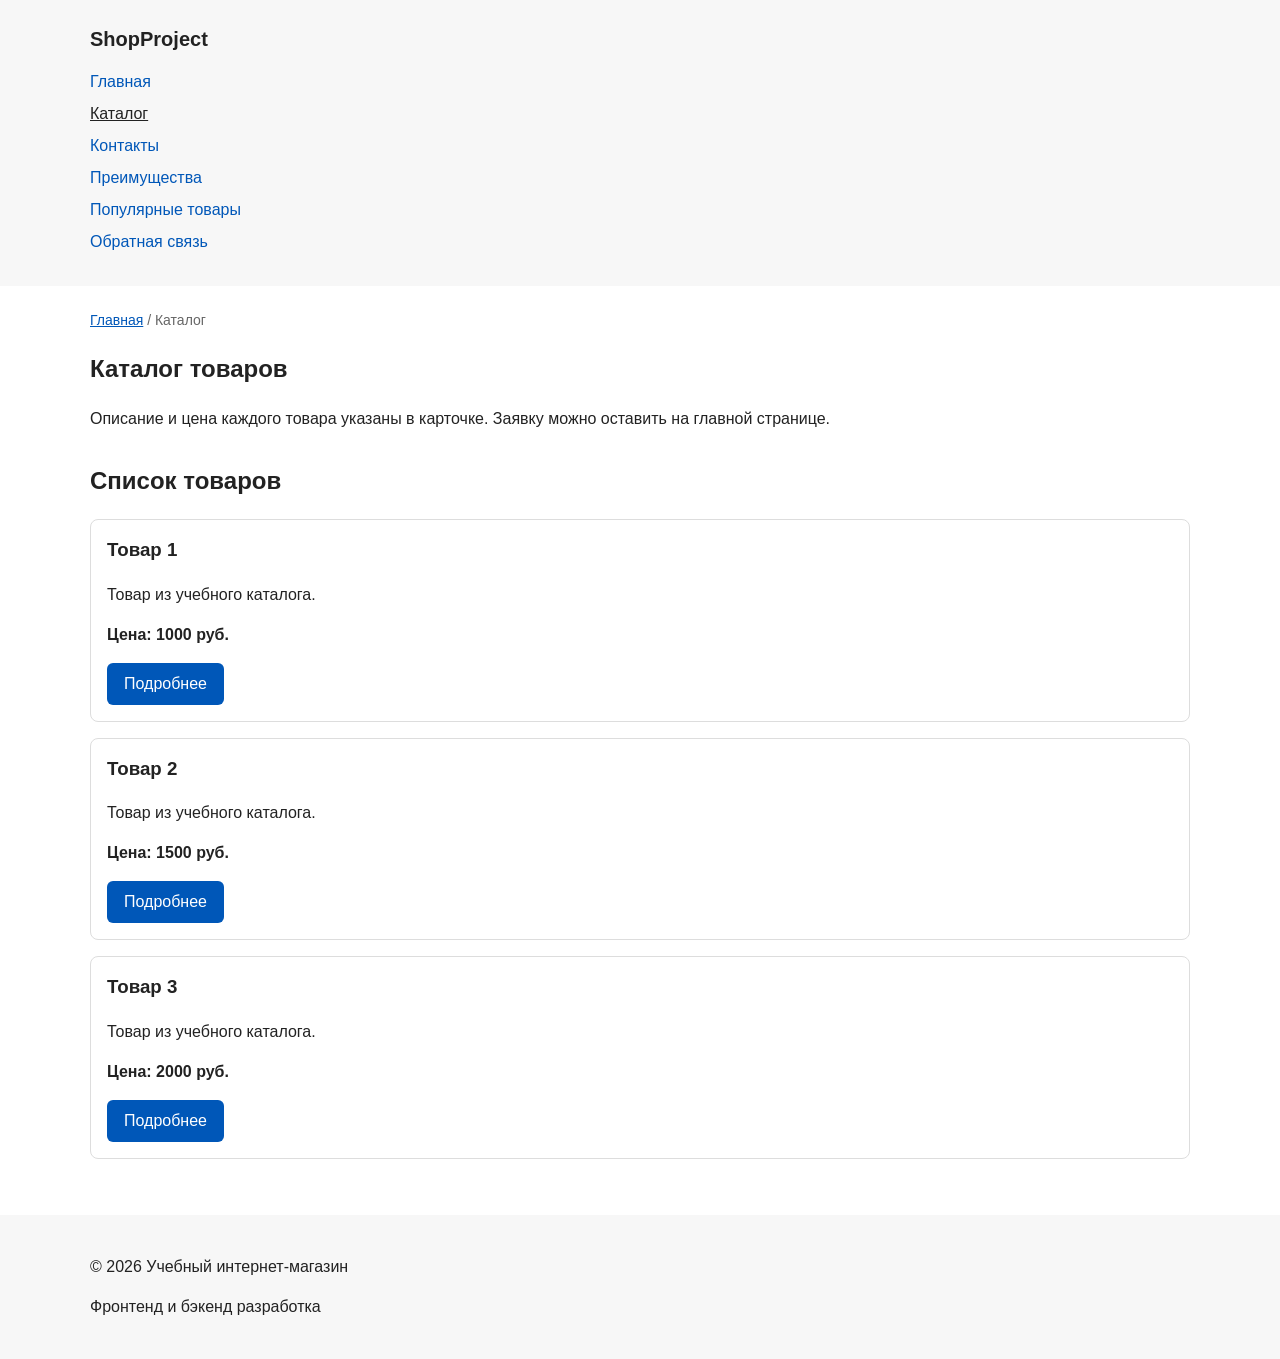
==== catalog.html @ d15fe017 "feat: add multi-page structure navigation and anchors" ====
<!DOCTYPE html>
<html lang="ru">
<head>
  <meta charset="UTF-8">
  <meta name="viewport" content="width=device-width, initial-scale=1.0">
  <meta name="description" content="Каталог учебного магазина: товары, описания и цены.">
  <title>Каталог — Учебный интернет-магазин</title>
  <link rel="stylesheet" href="css/style.css">
</head>
<body>
  <header>
    <div class="site-header">
      <a class="site-logo" href="index.html">ShopProject</a>
      <nav class="site-nav" aria-label="Основная навигация">
        <ul class="site-nav__list">
          <li><a href="index.html">Главная</a></li>
          <li><a href="catalog.html" aria-current="page">Каталог</a></li>
          <li><a href="contacts.html">Контакты</a></li>
          <li><a href="index.html#advantages">Преимущества</a></li>
          <li><a href="index.html#popular">Популярные товары</a></li>
          <li><a href="index.html#contacts">Обратная связь</a></li>
        </ul>
      </nav>
    </div>
  </header>
  <main>
    <nav class="breadcrumbs" aria-label="Хлебные крошки">
      <a href="index.html">Главная</a>
      <span aria-current="page">Каталог</span>
    </nav>
    <section class="section">
      <h1>Каталог товаров</h1>
      <p>Описание и цена каждого товара указаны в карточке. Заявку можно оставить на главной странице.</p>
    </section>
    <section class="section">
      <h2>Список товаров</h2>
        <article class="product-card">
          <h3>Товар 1</h3>
          <p>Товар из учебного каталога.</p>
          <p class="product-price">Цена: 1000 руб.</p>
          <a class="button" href="index.html#product-1">Подробнее</a>
        </article>
        <article class="product-card">
          <h3>Товар 2</h3>
          <p>Товар из учебного каталога.</p>
          <p class="product-price">Цена: 1500 руб.</p>
          <a class="button" href="index.html#product-2">Подробнее</a>
        </article>
        <article class="product-card">
          <h3>Товар 3</h3>
          <p>Товар из учебного каталога.</p>
          <p class="product-price">Цена: 2000 руб.</p>
          <a class="button" href="index.html#product-3">Подробнее</a>
        </article>
    </section>
  </main>
  <footer>
    <div class="footer-inner">
      <p>&copy; 2026 Учебный интернет-магазин</p>
      <p>Фронтенд и бэкенд разработка</p>
    </div>
  </footer>
</body>
</html>
---- css/style.css ----
/* Переменные */
:root {
  --color-bg: #ffffff;
  --color-text: #222222;
  --color-muted: #666666;
  --color-primary: #0057b8;
  --color-primary-dark: #003f86;
  --color-border: #dddddd;
  --color-surface: #f7f7f7;
  --color-accent: #eef5ff;
  --color-danger: #b00020;
  --color-success: #168a2f;
  --color-success-bg: #eefaf0;
  --space-xs: 4px;
  --space-sm: 8px;
  --space-md: 16px;
  --space-lg: 24px;
  --space-xl: 32px;
  --radius-sm: 6px;
  --radius-md: 8px;
  --radius-lg: 12px;
  --container-width: 1100px;
}

/* Базовые стили и элементы страницы */
* {
  box-sizing: border-box;
}

body {
  margin: 0;
  font-family: Arial, sans-serif;
  line-height: 1.5;
  color: var(--color-text);
  background-color: var(--color-bg);
}

header, main, footer {
  padding: var(--space-lg);
}

header, footer {
  background-color: var(--color-surface);
}

.site-header, .footer-inner {
  max-width: var(--container-width);
  margin: 0 auto;
}

.site-logo {
  color: var(--color-text);
  font-size: 20px;
  font-weight: 700;
  text-decoration: none;
}

.site-nav__list {
  margin: var(--space-md) 0 0;
  padding: 0;
  list-style: none;
}

.site-nav__list li {
  margin-bottom: var(--space-sm);
}

.site-nav__list a {
  text-decoration: none;
}

.site-nav__list a:hover {
  text-decoration: underline;
}

a {
  color: var(--color-primary);
}

.button {
  display: inline-block;
  padding: var(--space-sm) var(--space-md);
  border: 1px solid transparent;
  border-radius: var(--radius-sm);
  font: inherit;
  color: var(--color-bg);
  background-color: var(--color-primary);
  text-decoration: none;
  cursor: pointer;
}

.button:hover {
  color: var(--color-bg);
  background-color: var(--color-primary-dark);
}

.hero {
  max-width: var(--container-width);
  margin: 0 auto var(--space-xl);
  padding: var(--space-xl) var(--space-lg);
  border-radius: var(--radius-lg);
  background-color: var(--color-accent);
}

.hero h1 {
  margin: 0 0 var(--space-md);
  font-size: 32px;
  line-height: 1.25;
}

.hero p {
  max-width: 72ch;
  margin-bottom: var(--space-lg);
}

.section {
  max-width: var(--container-width);
  margin: 0 auto var(--space-xl);
}

.section h2, .aside-info h2 {
  margin-top: 0;
}

.product-card {
  margin-bottom: var(--space-md);
  padding: var(--space-md);
  border: 1px solid var(--color-border);
  border-radius: var(--radius-md);
  background-color: var(--color-bg);
}

.product-card h3 {
  margin-top: 0;
}

.product-price {
  font-weight: 700;
}

.aside-info {
  max-width: var(--container-width);
  margin: 0 auto var(--space-xl);
  padding: var(--space-md);
  border-left: 4px solid var(--color-primary);
  background-color: var(--color-surface);
}

/* Форма и модальное окно */
.order-dialog {
  width: min(100% - 32px, 560px);
  max-height: calc(100vh - 32px);
  overflow-y: auto;
  padding: var(--space-lg);
  border: none;
  border-radius: var(--radius-lg);
  color: var(--color-text);
  background-color: var(--color-bg);
}

.order-dialog h2 {
  margin-top: 0;
}

.order-dialog::backdrop {
  background-color: rgb(0 0 0 / 50%);
}

.form-note, .form-field small {
  color: var(--color-muted);
  font-size: 14px;
}

.form-field {
  margin-bottom: var(--space-md);
}

.form-field label {
  display: block;
  margin-bottom: var(--space-xs);
}

.form-field input, .form-field select, .form-field textarea {
  width: 100%;
  padding: var(--space-sm) 12px;
  border: 1px solid var(--color-border);
  border-radius: var(--radius-sm);
  font: inherit;
  color: var(--color-text);
  background-color: var(--color-bg);
}

.form-field textarea {
  resize: vertical;
}

.form-field input[type="checkbox"] {
  width: auto;
}

.form-field--checkbox label {
  display: inline;
}

.form-field small {
  display: block;
  margin-top: var(--space-xs);
}

.form-actions {
  display: flex;
  flex-wrap: wrap;
  gap: 12px;
  margin-top: var(--space-lg);
}

.button-secondary {
  border-color: var(--color-border);
  color: var(--color-text);
  background-color: var(--color-surface);
}

.button-secondary:hover {
  color: var(--color-text);
  background-color: var(--color-accent);
}

.text-button {
  padding: 0;
  border: none;
  font: inherit;
  color: var(--color-primary);
  background: transparent;
  text-decoration: underline;
  cursor: pointer;
}

.success-message {
  padding: var(--space-md);
  border-left: 4px solid var(--color-success);
  background-color: var(--color-success-bg);
}

[aria-invalid="true"] {
  border-color: var(--color-danger);
  outline: 1px solid var(--color-danger);
}

input:focus-visible, select:focus-visible, textarea:focus-visible,
button:focus-visible, a:focus-visible {
  outline: 2px solid var(--color-primary);
  outline-offset: 3px;
}

/* Состояния элементов */
a:hover, .text-button:hover {
  color: var(--color-primary-dark);
}

.button:hover {
  color: var(--color-bg);
}

.button-secondary:hover {
  color: var(--color-text);
}

.product-card:hover,
.form-field input:hover,
.form-field select:hover,
.form-field textarea:hover {
  border-color: var(--color-primary);
}

.button:disabled {
  opacity: 0.6;
  cursor: not-allowed;
}

.form-field [aria-invalid="true"] {
  border-color: var(--color-danger);
}

/* Переходы между страницами и разделами */
html {
  scroll-behavior: smooth;
}

:target {
  outline: 2px dashed var(--color-primary);
  outline-offset: 4px;
}

.breadcrumbs {
  max-width: var(--container-width);
  margin: 0 auto var(--space-md);
  color: var(--color-muted);
  font-size: 14px;
}

.breadcrumbs span::before {
  content: " / ";
}

.site-nav__list [aria-current="page"] {
  color: var(--color-text);
  text-decoration: underline;
}

.contact-list li {
  margin-bottom: var(--space-sm);
}
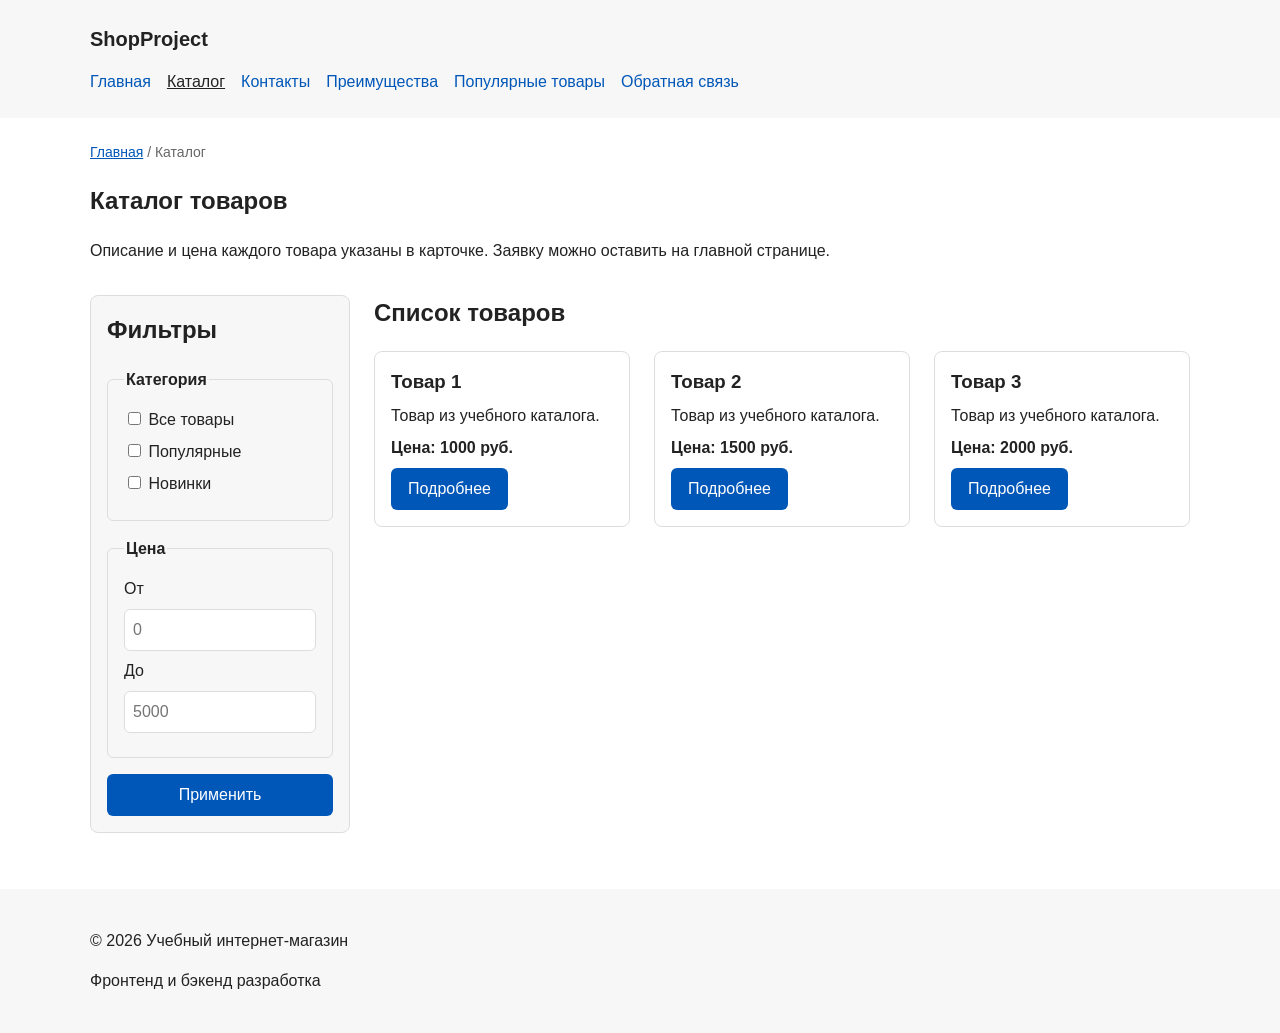
==== commit 989e7e2a: "feat: add flex navigation and grid catalog layout" ====
--- a/catalog.html
+++ b/catalog.html
@@ -32,8 +32,29 @@
       <h1>Каталог товаров</h1>
       <p>Описание и цена каждого товара указаны в карточке. Заявку можно оставить на главной странице.</p>
     </section>
-    <section class="section">
-      <h2>Список товаров</h2>
+    <div class="catalog-layout">
+<aside class="catalog-filters">
+  <h2>Фильтры</h2>
+  <form class="filters-form" action="catalog.html" method="get">
+    <fieldset>
+      <legend>Категория</legend>
+      <label><input type="checkbox" name="category" value="all"> Все товары</label>
+      <label><input type="checkbox" name="category" value="popular"> Популярные</label>
+      <label><input type="checkbox" name="category" value="new"> Новинки</label>
+    </fieldset>
+    <fieldset>
+      <legend>Цена</legend>
+      <label for="price-from">От</label>
+      <input id="price-from" name="price-from" type="number" min="0" placeholder="0">
+      <label for="price-to">До</label>
+      <input id="price-to" name="price-to" type="number" min="0" placeholder="5000">
+    </fieldset>
+    <button class="button" type="submit">Применить</button>
+  </form>
+</aside>
+      <section class="catalog-products">
+        <h2>Список товаров</h2>
+      <div class="products-grid">
         <article class="product-card">
           <h3>Товар 1</h3>
           <p>Товар из учебного каталога.</p>
@@ -52,7 +73,9 @@
           <p class="product-price">Цена: 2000 руб.</p>
           <a class="button" href="index.html#product-3">Подробнее</a>
         </article>
-    </section>
+      </div>
+      </section>
+    </div>
   </main>
   <footer>
     <div class="footer-inner">
--- a/css/style.css
+++ b/css/style.css
@@ -310,3 +310,95 @@
 .contact-list li {
   margin-bottom: var(--space-sm);
 }
+
+/* Раскладка меню, карточек и каталога */
+.site-nav__list {
+  display: flex;
+  flex-wrap: wrap;
+  justify-content: flex-start;
+  align-items: center;
+  gap: var(--space-md);
+}
+
+.site-nav__list li {
+  margin-bottom: 0;
+}
+
+.products-grid {
+  display: grid;
+  grid-template-columns: repeat(auto-fit, minmax(180px, 1fr));
+  gap: var(--space-lg);
+}
+
+.product-card {
+  display: flex;
+  flex-direction: column;
+  gap: var(--space-sm);
+  margin-bottom: 0;
+}
+
+.product-card h3, .product-card p {
+  margin: 0;
+}
+
+.product-card .button {
+  margin-top: auto;
+  align-self: flex-start;
+}
+
+.catalog-layout {
+  display: grid;
+  grid-template-columns: 260px minmax(0, 1fr);
+  grid-template-areas: "filters products";
+  gap: var(--space-lg);
+  max-width: var(--container-width);
+  margin: 0 auto var(--space-xl);
+  align-items: start;
+}
+
+.catalog-filters {
+  grid-area: filters;
+  padding: var(--space-md);
+  border: 1px solid var(--color-border);
+  border-radius: var(--radius-md);
+  background-color: var(--color-surface);
+}
+
+.catalog-products {
+  grid-area: products;
+  min-width: 0;
+}
+
+.catalog-filters h2, .catalog-products h2 {
+  margin-top: 0;
+}
+
+.filters-form {
+  display: grid;
+  gap: var(--space-md);
+}
+
+.filters-form fieldset {
+  margin: 0;
+  padding: var(--space-md);
+  border: 1px solid var(--color-border);
+  border-radius: var(--radius-sm);
+}
+
+.filters-form legend {
+  font-weight: 700;
+}
+
+.filters-form label {
+  display: block;
+  margin-bottom: var(--space-sm);
+}
+
+.filters-form input[type="number"] {
+  width: 100%;
+  margin-bottom: var(--space-sm);
+  padding: var(--space-sm);
+  border: 1px solid var(--color-border);
+  border-radius: var(--radius-sm);
+  font: inherit;
+}
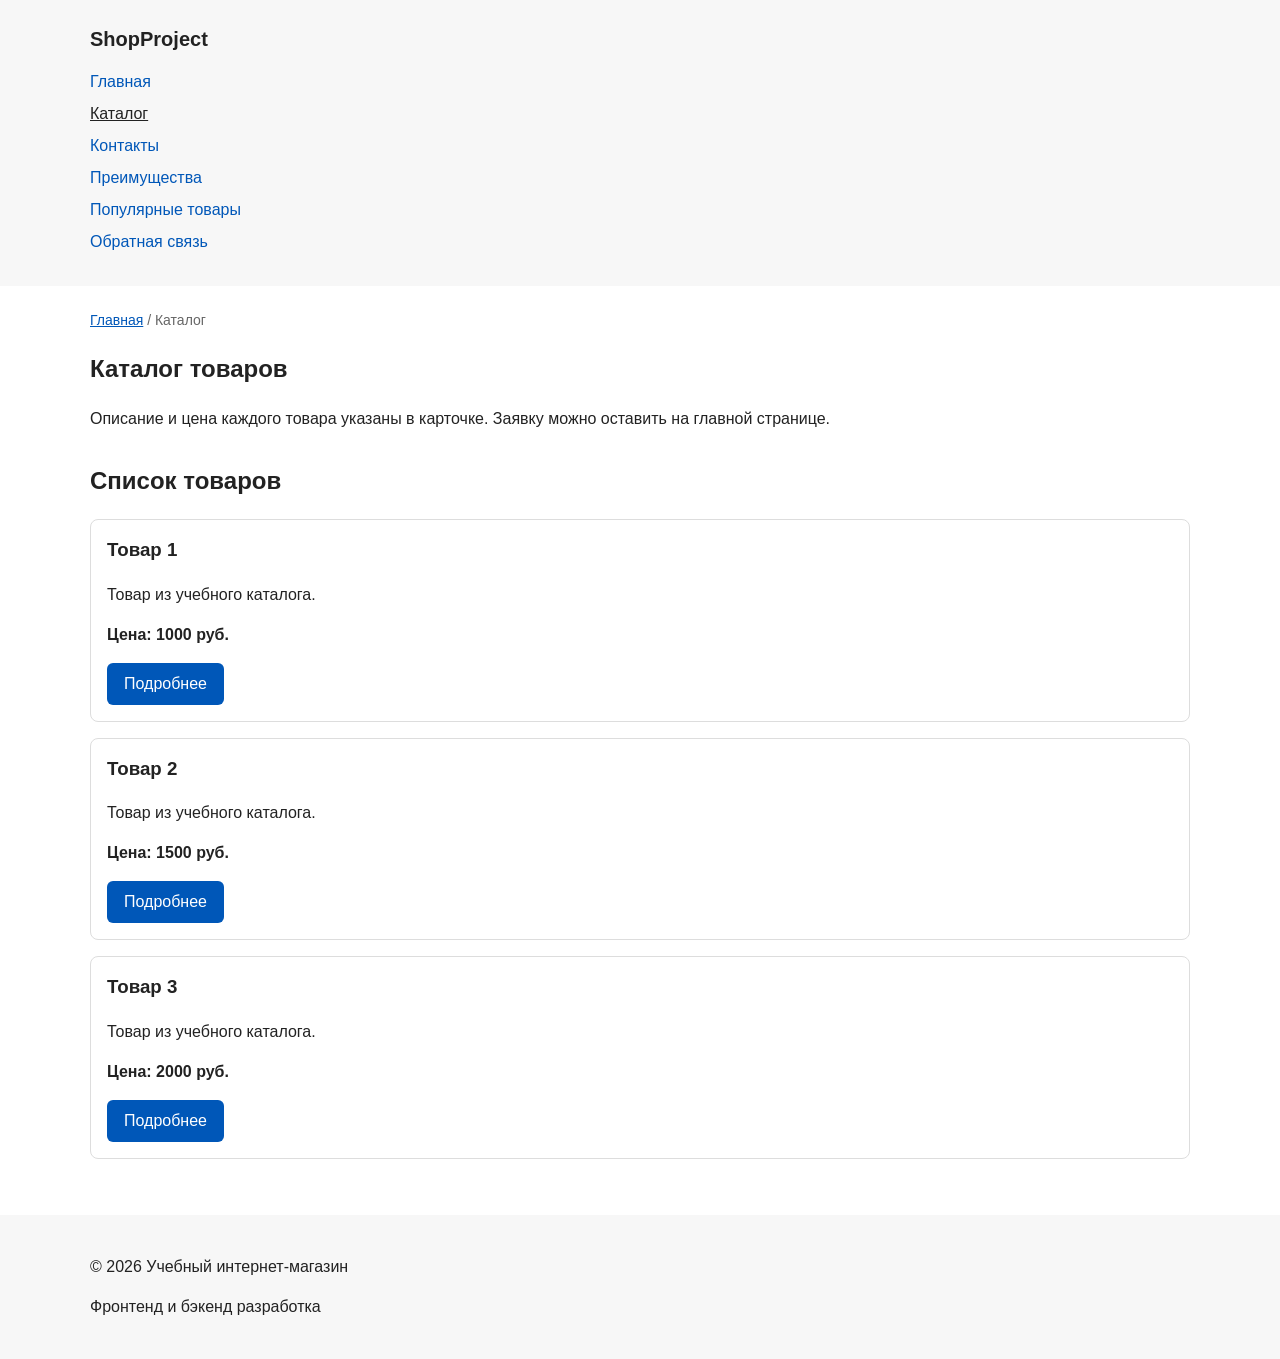
==== commit b88080bb: "Merge pull request #5 from ilmansh/feature/multi-page-navigation" ====
--- a/catalog.html
+++ b/catalog.html
@@ -32,29 +32,8 @@
       <h1>Каталог товаров</h1>
       <p>Описание и цена каждого товара указаны в карточке. Заявку можно оставить на главной странице.</p>
     </section>
-    <div class="catalog-layout">
-<aside class="catalog-filters">
-  <h2>Фильтры</h2>
-  <form class="filters-form" action="catalog.html" method="get">
-    <fieldset>
-      <legend>Категория</legend>
-      <label><input type="checkbox" name="category" value="all"> Все товары</label>
-      <label><input type="checkbox" name="category" value="popular"> Популярные</label>
-      <label><input type="checkbox" name="category" value="new"> Новинки</label>
-    </fieldset>
-    <fieldset>
-      <legend>Цена</legend>
-      <label for="price-from">От</label>
-      <input id="price-from" name="price-from" type="number" min="0" placeholder="0">
-      <label for="price-to">До</label>
-      <input id="price-to" name="price-to" type="number" min="0" placeholder="5000">
-    </fieldset>
-    <button class="button" type="submit">Применить</button>
-  </form>
-</aside>
-      <section class="catalog-products">
-        <h2>Список товаров</h2>
-      <div class="products-grid">
+    <section class="section">
+      <h2>Список товаров</h2>
         <article class="product-card">
           <h3>Товар 1</h3>
           <p>Товар из учебного каталога.</p>
@@ -73,9 +52,7 @@
           <p class="product-price">Цена: 2000 руб.</p>
           <a class="button" href="index.html#product-3">Подробнее</a>
         </article>
-      </div>
-      </section>
-    </div>
+    </section>
   </main>
   <footer>
     <div class="footer-inner">
--- a/css/style.css
+++ b/css/style.css
@@ -310,95 +310,3 @@
 .contact-list li {
   margin-bottom: var(--space-sm);
 }
-
-/* Раскладка меню, карточек и каталога */
-.site-nav__list {
-  display: flex;
-  flex-wrap: wrap;
-  justify-content: flex-start;
-  align-items: center;
-  gap: var(--space-md);
-}
-
-.site-nav__list li {
-  margin-bottom: 0;
-}
-
-.products-grid {
-  display: grid;
-  grid-template-columns: repeat(auto-fit, minmax(180px, 1fr));
-  gap: var(--space-lg);
-}
-
-.product-card {
-  display: flex;
-  flex-direction: column;
-  gap: var(--space-sm);
-  margin-bottom: 0;
-}
-
-.product-card h3, .product-card p {
-  margin: 0;
-}
-
-.product-card .button {
-  margin-top: auto;
-  align-self: flex-start;
-}
-
-.catalog-layout {
-  display: grid;
-  grid-template-columns: 260px minmax(0, 1fr);
-  grid-template-areas: "filters products";
-  gap: var(--space-lg);
-  max-width: var(--container-width);
-  margin: 0 auto var(--space-xl);
-  align-items: start;
-}
-
-.catalog-filters {
-  grid-area: filters;
-  padding: var(--space-md);
-  border: 1px solid var(--color-border);
-  border-radius: var(--radius-md);
-  background-color: var(--color-surface);
-}
-
-.catalog-products {
-  grid-area: products;
-  min-width: 0;
-}
-
-.catalog-filters h2, .catalog-products h2 {
-  margin-top: 0;
-}
-
-.filters-form {
-  display: grid;
-  gap: var(--space-md);
-}
-
-.filters-form fieldset {
-  margin: 0;
-  padding: var(--space-md);
-  border: 1px solid var(--color-border);
-  border-radius: var(--radius-sm);
-}
-
-.filters-form legend {
-  font-weight: 700;
-}
-
-.filters-form label {
-  display: block;
-  margin-bottom: var(--space-sm);
-}
-
-.filters-form input[type="number"] {
-  width: 100%;
-  margin-bottom: var(--space-sm);
-  padding: var(--space-sm);
-  border: 1px solid var(--color-border);
-  border-radius: var(--radius-sm);
-  font: inherit;
-}
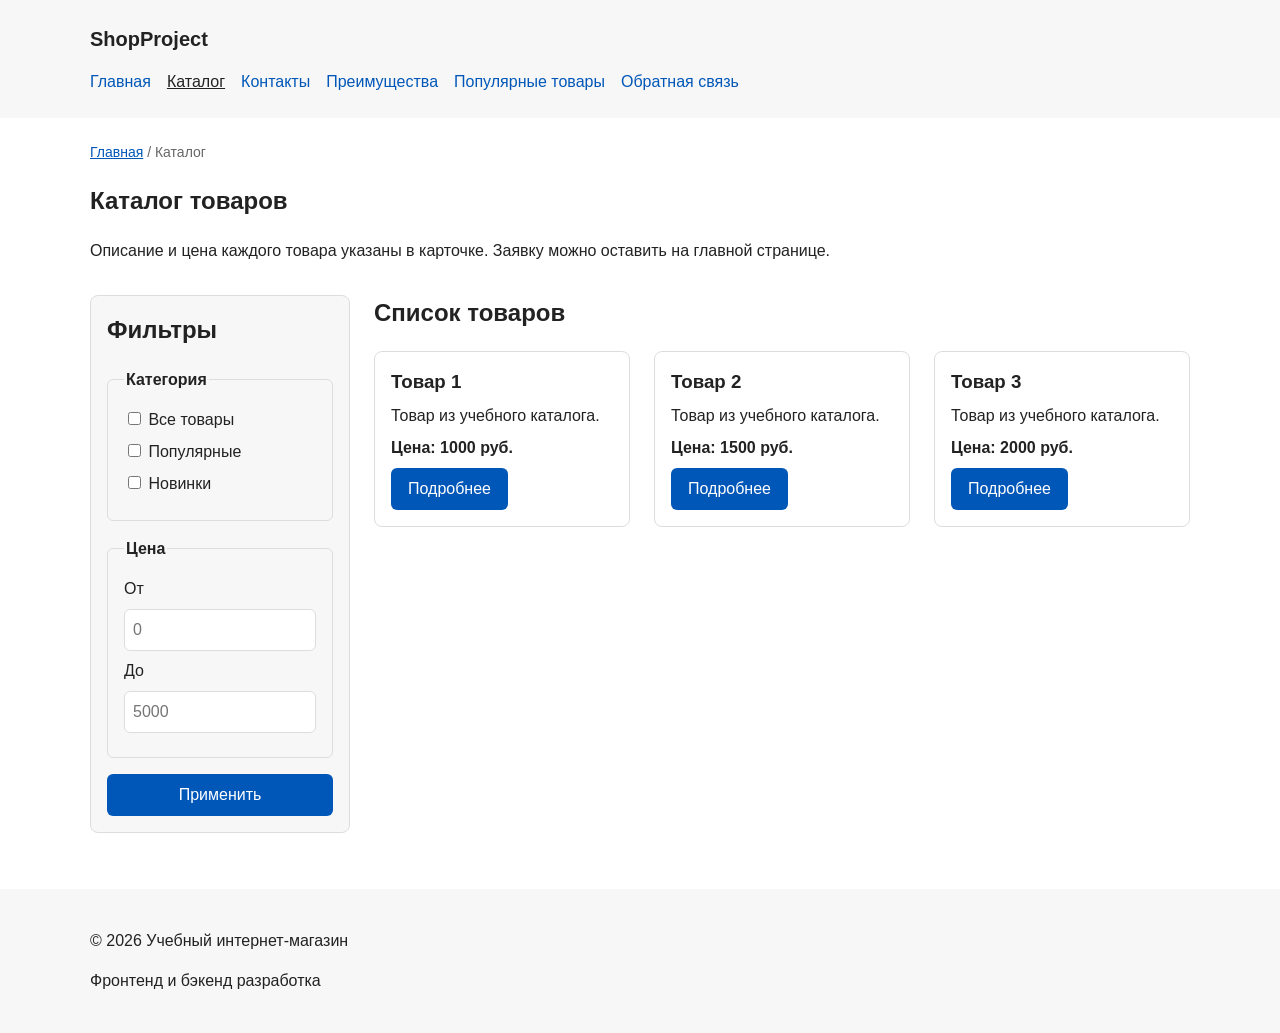
==== commit 094711f9: "Merge pull request #6 from ilmansh/feature/flex-grid-navigation" ====
--- a/catalog.html
+++ b/catalog.html
@@ -32,8 +32,29 @@
       <h1>Каталог товаров</h1>
       <p>Описание и цена каждого товара указаны в карточке. Заявку можно оставить на главной странице.</p>
     </section>
-    <section class="section">
-      <h2>Список товаров</h2>
+    <div class="catalog-layout">
+<aside class="catalog-filters">
+  <h2>Фильтры</h2>
+  <form class="filters-form" action="catalog.html" method="get">
+    <fieldset>
+      <legend>Категория</legend>
+      <label><input type="checkbox" name="category" value="all"> Все товары</label>
+      <label><input type="checkbox" name="category" value="popular"> Популярные</label>
+      <label><input type="checkbox" name="category" value="new"> Новинки</label>
+    </fieldset>
+    <fieldset>
+      <legend>Цена</legend>
+      <label for="price-from">От</label>
+      <input id="price-from" name="price-from" type="number" min="0" placeholder="0">
+      <label for="price-to">До</label>
+      <input id="price-to" name="price-to" type="number" min="0" placeholder="5000">
+    </fieldset>
+    <button class="button" type="submit">Применить</button>
+  </form>
+</aside>
+      <section class="catalog-products">
+        <h2>Список товаров</h2>
+      <div class="products-grid">
         <article class="product-card">
           <h3>Товар 1</h3>
           <p>Товар из учебного каталога.</p>
@@ -52,7 +73,9 @@
           <p class="product-price">Цена: 2000 руб.</p>
           <a class="button" href="index.html#product-3">Подробнее</a>
         </article>
-    </section>
+      </div>
+      </section>
+    </div>
   </main>
   <footer>
     <div class="footer-inner">
--- a/css/style.css
+++ b/css/style.css
@@ -310,3 +310,95 @@
 .contact-list li {
   margin-bottom: var(--space-sm);
 }
+
+/* Раскладка меню, карточек и каталога */
+.site-nav__list {
+  display: flex;
+  flex-wrap: wrap;
+  justify-content: flex-start;
+  align-items: center;
+  gap: var(--space-md);
+}
+
+.site-nav__list li {
+  margin-bottom: 0;
+}
+
+.products-grid {
+  display: grid;
+  grid-template-columns: repeat(auto-fit, minmax(180px, 1fr));
+  gap: var(--space-lg);
+}
+
+.product-card {
+  display: flex;
+  flex-direction: column;
+  gap: var(--space-sm);
+  margin-bottom: 0;
+}
+
+.product-card h3, .product-card p {
+  margin: 0;
+}
+
+.product-card .button {
+  margin-top: auto;
+  align-self: flex-start;
+}
+
+.catalog-layout {
+  display: grid;
+  grid-template-columns: 260px minmax(0, 1fr);
+  grid-template-areas: "filters products";
+  gap: var(--space-lg);
+  max-width: var(--container-width);
+  margin: 0 auto var(--space-xl);
+  align-items: start;
+}
+
+.catalog-filters {
+  grid-area: filters;
+  padding: var(--space-md);
+  border: 1px solid var(--color-border);
+  border-radius: var(--radius-md);
+  background-color: var(--color-surface);
+}
+
+.catalog-products {
+  grid-area: products;
+  min-width: 0;
+}
+
+.catalog-filters h2, .catalog-products h2 {
+  margin-top: 0;
+}
+
+.filters-form {
+  display: grid;
+  gap: var(--space-md);
+}
+
+.filters-form fieldset {
+  margin: 0;
+  padding: var(--space-md);
+  border: 1px solid var(--color-border);
+  border-radius: var(--radius-sm);
+}
+
+.filters-form legend {
+  font-weight: 700;
+}
+
+.filters-form label {
+  display: block;
+  margin-bottom: var(--space-sm);
+}
+
+.filters-form input[type="number"] {
+  width: 100%;
+  margin-bottom: var(--space-sm);
+  padding: var(--space-sm);
+  border: 1px solid var(--color-border);
+  border-radius: var(--radius-sm);
+  font: inherit;
+}
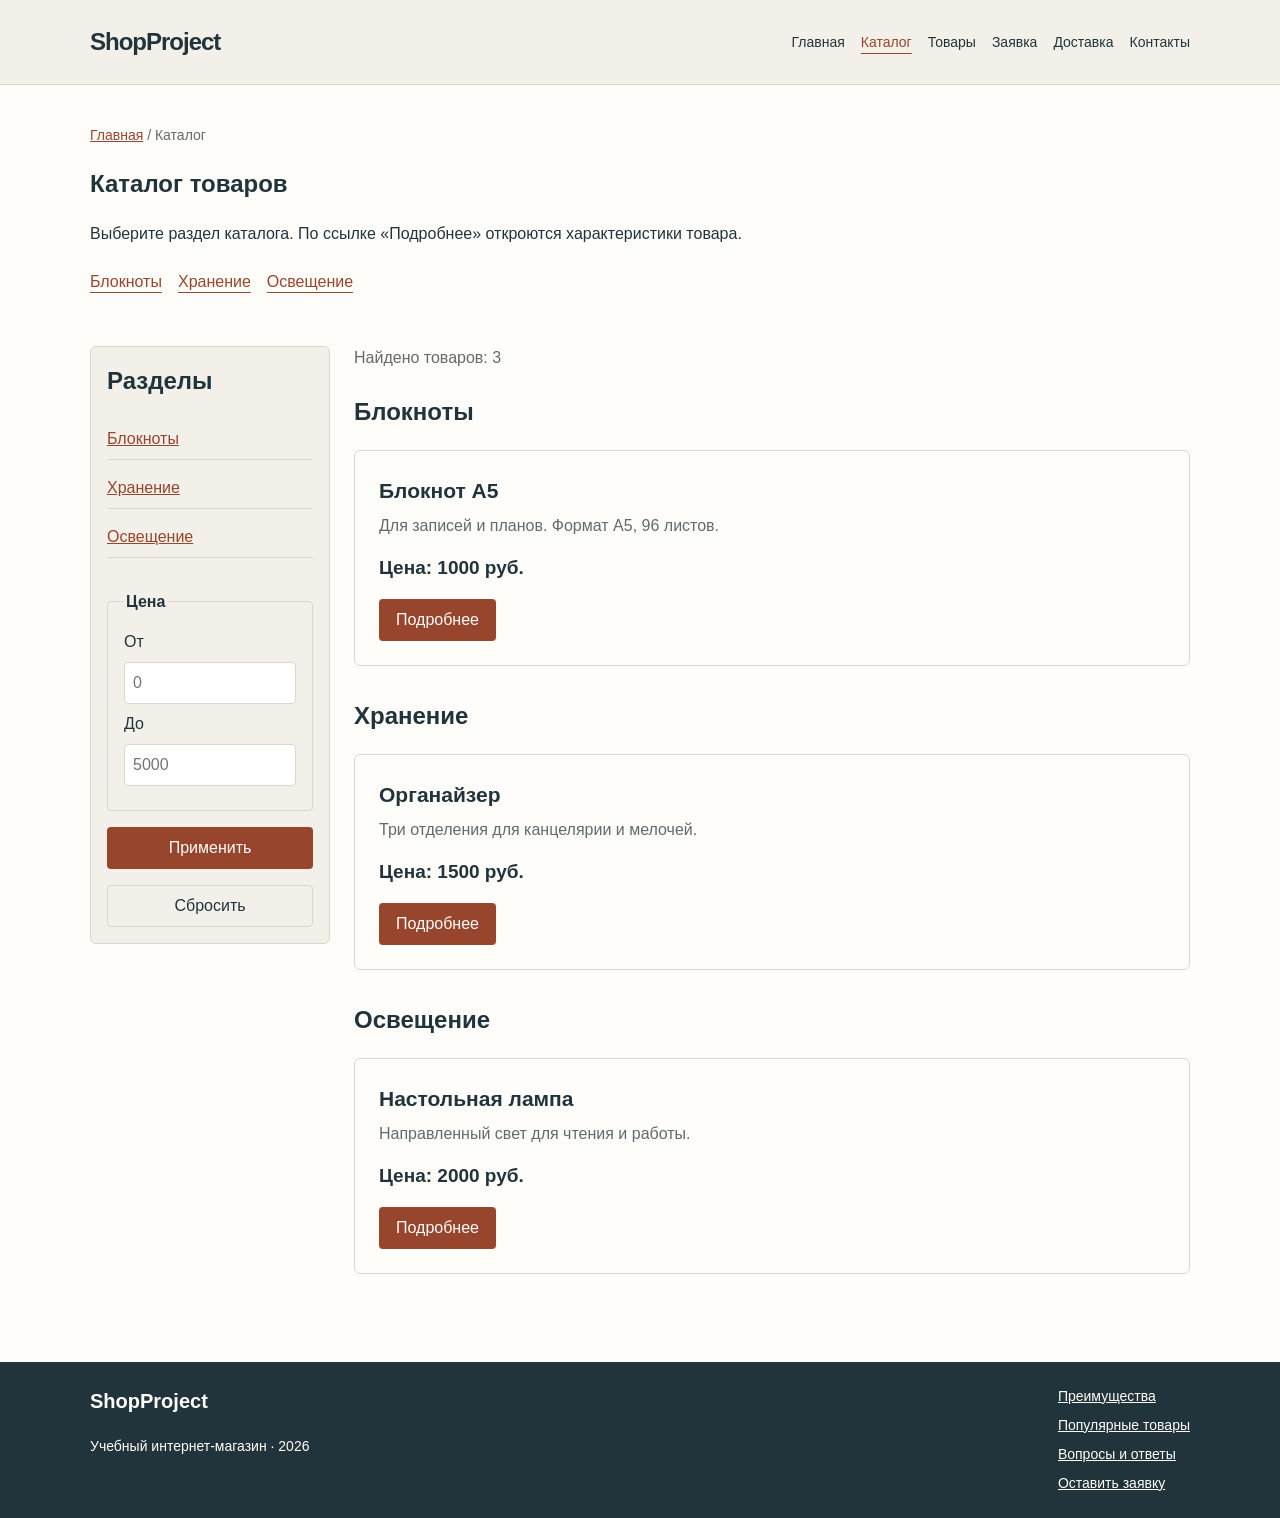
==== commit 4e2b5e34: "feat: connect shop pages and add catalog price filter" ====
--- a/catalog.html
+++ b/catalog.html
@@ -6,81 +6,110 @@
   <meta name="description" content="Каталог учебного магазина: товары, описания и цены.">
   <title>Каталог — Учебный интернет-магазин</title>
   <link rel="stylesheet" href="css/style.css">
+  <script src="js/catalog.js" defer></script>
 </head>
-<body>
-  <header>
-    <div class="site-header">
-      <a class="site-logo" href="index.html">ShopProject</a>
+<body class="page">
+  <header class="site-header">
+    <div class="site-header__inner">
+      <a class="site-header__logo" href="index.html">ShopProject</a>
       <nav class="site-nav" aria-label="Основная навигация">
         <ul class="site-nav__list">
-          <li><a href="index.html">Главная</a></li>
-          <li><a href="catalog.html" aria-current="page">Каталог</a></li>
-          <li><a href="contacts.html">Контакты</a></li>
-          <li><a href="index.html#advantages">Преимущества</a></li>
-          <li><a href="index.html#popular">Популярные товары</a></li>
-          <li><a href="index.html#contacts">Обратная связь</a></li>
+          <li class="site-nav__item"><a class="site-nav__link" href="index.html">Главная</a></li>
+          <li class="site-nav__item"><a class="site-nav__link site-nav__link--active" href="catalog.html" aria-current="page">Каталог</a></li>
+          <li class="site-nav__item"><a class="site-nav__link" href="product.html">Товары</a></li>
+          <li class="site-nav__item"><a class="site-nav__link" href="order.html">Заявка</a></li>
+          <li class="site-nav__item"><a class="site-nav__link" href="delivery.html">Доставка</a></li>
+          <li class="site-nav__item"><a class="site-nav__link" href="contacts.html">Контакты</a></li>
         </ul>
       </nav>
     </div>
   </header>
-  <main>
+  <main class="page__main">
     <nav class="breadcrumbs" aria-label="Хлебные крошки">
-      <a href="index.html">Главная</a>
-      <span aria-current="page">Каталог</span>
+      <a class="breadcrumbs__link" href="index.html">Главная</a>
+      <span class="breadcrumbs__current" aria-current="page">Каталог</span>
     </nav>
     <section class="section">
       <h1>Каталог товаров</h1>
-      <p>Описание и цена каждого товара указаны в карточке. Заявку можно оставить на главной странице.</p>
+      <p>Выберите раздел каталога. По ссылке «Подробнее» откроются характеристики товара.</p>
+
+      <nav class="category-nav" aria-label="Разделы каталога">
+        <a class="category-nav__link" href="#notebook">Блокноты</a>
+        <a class="category-nav__link" href="#organizer">Хранение</a>
+        <a class="category-nav__link" href="#lamp">Освещение</a>
+      </nav>
     </section>
     <div class="catalog-layout">
-<aside class="catalog-filters">
-  <h2>Фильтры</h2>
-  <form class="filters-form" action="catalog.html" method="get">
-    <fieldset>
-      <legend>Категория</legend>
-      <label><input type="checkbox" name="category" value="all"> Все товары</label>
-      <label><input type="checkbox" name="category" value="popular"> Популярные</label>
-      <label><input type="checkbox" name="category" value="new"> Новинки</label>
-    </fieldset>
-    <fieldset>
-      <legend>Цена</legend>
-      <label for="price-from">От</label>
-      <input id="price-from" name="price-from" type="number" min="0" placeholder="0">
-      <label for="price-to">До</label>
-      <input id="price-to" name="price-to" type="number" min="0" placeholder="5000">
-    </fieldset>
-    <button class="button" type="submit">Применить</button>
-  </form>
-</aside>
-      <section class="catalog-products">
-        <h2>Список товаров</h2>
-      <div class="products-grid">
-        <article class="product-card">
-          <h3>Товар 1</h3>
-          <p>Товар из учебного каталога.</p>
-          <p class="product-price">Цена: 1000 руб.</p>
-          <a class="button" href="index.html#product-1">Подробнее</a>
-        </article>
-        <article class="product-card">
-          <h3>Товар 2</h3>
-          <p>Товар из учебного каталога.</p>
-          <p class="product-price">Цена: 1500 руб.</p>
-          <a class="button" href="index.html#product-2">Подробнее</a>
-        </article>
-        <article class="product-card">
-          <h3>Товар 3</h3>
-          <p>Товар из учебного каталога.</p>
-          <p class="product-price">Цена: 2000 руб.</p>
-          <a class="button" href="index.html#product-3">Подробнее</a>
-        </article>
+      <aside class="catalog-filters">
+        <h2 class="catalog-filters__title">Разделы</h2>
+        <nav class="catalog-nav" aria-label="Категории товаров">
+          <a class="catalog-nav__link" href="#notebook">Блокноты</a>
+          <a class="catalog-nav__link" href="#organizer">Хранение</a>
+          <a class="catalog-nav__link" href="#lamp">Освещение</a>
+        </nav>
+        <form class="filters-form" action="catalog.html" method="get">
+          <fieldset class="filters-form__group">
+            <legend class="filters-form__legend">Цена</legend>
+            <label class="filters-form__label" for="price-from">От</label>
+            <input class="filters-form__input" id="price-from" name="price-from" type="number" min="0" placeholder="0">
+            <label class="filters-form__label" for="price-to">До</label>
+            <input class="filters-form__input" id="price-to" name="price-to" type="number" min="0" placeholder="5000">
+          </fieldset>
+          <button class="button button--primary" type="submit">Применить</button>
+          <button class="button button--secondary" type="reset">Сбросить</button>
+        </form>
+      </aside>
+      <div class="catalog-products">
+        <p class="catalog-products__result" id="catalog-result" role="status">Найдено товаров: 3</p>
+        <section class="catalog-section" id="notebook" data-price="1000">
+          <h2 class="catalog-section__title">Блокноты</h2>
+          <div class="products-grid">
+            <article class="product-card">
+              <h3 class="product-card__title">Блокнот А5</h3>
+              <p class="product-card__description">Для записей и планов. Формат А5, 96 листов.</p>
+              <p class="product-card__price">Цена: 1000 руб.</p>
+              <a class="button button--primary product-card__button" href="product.html#notebook">Подробнее</a>
+            </article>
+          </div>
+        </section>
+        <section class="catalog-section" id="organizer" data-price="1500">
+          <h2 class="catalog-section__title">Хранение</h2>
+          <div class="products-grid">
+            <article class="product-card">
+              <h3 class="product-card__title">Органайзер</h3>
+              <p class="product-card__description">Три отделения для канцелярии и мелочей.</p>
+              <p class="product-card__price">Цена: 1500 руб.</p>
+              <a class="button button--primary product-card__button" href="product.html#organizer">Подробнее</a>
+            </article>
+          </div>
+        </section>
+        <section class="catalog-section" id="lamp" data-price="2000">
+          <h2 class="catalog-section__title">Освещение</h2>
+          <div class="products-grid">
+            <article class="product-card">
+              <h3 class="product-card__title">Настольная лампа</h3>
+              <p class="product-card__description">Направленный свет для чтения и работы.</p>
+              <p class="product-card__price">Цена: 2000 руб.</p>
+              <a class="button button--primary product-card__button" href="product.html#lamp">Подробнее</a>
+            </article>
+          </div>
+        </section>
+        <p class="catalog-products__empty" id="catalog-empty" hidden>По этой цене товаров нет. Измените диапазон или сбросьте фильтр.</p>
       </div>
-      </section>
     </div>
   </main>
-  <footer>
-    <div class="footer-inner">
-      <p>&copy; 2026 Учебный интернет-магазин</p>
-      <p>Фронтенд и бэкенд разработка</p>
+  <footer class="site-footer">
+    <div class="site-footer__inner">
+      <div>
+        <p class="site-footer__name">ShopProject</p>
+        <p>Учебный интернет-магазин · 2026</p>
+      </div>
+      <nav class="footer-nav" aria-label="Разделы сайта">
+        <a class="footer-nav__link" href="index.html#advantages">Преимущества</a>
+        <a class="footer-nav__link" href="index.html#popular">Популярные товары</a>
+        <a class="footer-nav__link" href="delivery.html#faq">Вопросы и ответы</a>
+        <a class="footer-nav__link" href="order.html">Оставить заявку</a>
+      </nav>
     </div>
   </footer>
 </body>
--- a/css/style.css
+++ b/css/style.css
@@ -1,13 +1,13 @@
 /* Переменные */
 :root {
-  --color-bg: #ffffff;
-  --color-text: #222222;
-  --color-muted: #666666;
-  --color-primary: #0057b8;
-  --color-primary-dark: #003f86;
-  --color-border: #dddddd;
-  --color-surface: #f7f7f7;
-  --color-accent: #eef5ff;
+  --color-bg: #fffdf9;
+  --color-text: #21343c;
+  --color-muted: #626b6c;
+  --color-primary: #98452e;
+  --color-primary-dark: #73321f;
+  --color-border: #d9d7ce;
+  --color-surface: #f2f0e9;
+  --color-accent: #eae3d6;
   --color-danger: #b00020;
   --color-success: #168a2f;
   --color-success-bg: #eefaf0;
@@ -16,9 +16,9 @@
   --space-md: 16px;
   --space-lg: 24px;
   --space-xl: 32px;
-  --radius-sm: 6px;
-  --radius-md: 8px;
-  --radius-lg: 12px;
+  --radius-sm: 4px;
+  --radius-md: 6px;
+  --radius-lg: 8px;
   --container-width: 1100px;
 }
 
@@ -29,29 +29,30 @@
 
 body {
   margin: 0;
-  font-family: Arial, sans-serif;
+  font-family: "Segoe UI", Arial, sans-serif;
   line-height: 1.5;
   color: var(--color-text);
   background-color: var(--color-bg);
 }
 
-header, main, footer {
+.site-header, .page__main, .site-footer {
   padding: var(--space-lg);
 }
 
-header, footer {
+.site-header, .site-footer {
   background-color: var(--color-surface);
 }
 
-.site-header, .footer-inner {
+.site-header__inner, .site-footer__inner {
   max-width: var(--container-width);
   margin: 0 auto;
 }
 
-.site-logo {
-  color: var(--color-text);
-  font-size: 20px;
-  font-weight: 700;
+.site-header__logo {
+  color: var(--color-text);
+  font-size: 24px;
+  font-weight: 750;
+  letter-spacing: -1px;
   text-decoration: none;
 }
 
@@ -59,17 +60,18 @@
   margin: var(--space-md) 0 0;
   padding: 0;
   list-style: none;
-}
-
-.site-nav__list li {
-  margin-bottom: var(--space-sm);
-}
-
-.site-nav__list a {
+  display: flex;
+  flex-wrap: wrap;
+  justify-content: flex-start;
+  align-items: center;
+  gap: var(--space-md);
+}
+
+.site-nav__link {
   text-decoration: none;
 }
 
-.site-nav__list a:hover {
+.site-nav__link:hover {
   text-decoration: underline;
 }
 
@@ -83,58 +85,82 @@
   border: 1px solid transparent;
   border-radius: var(--radius-sm);
   font: inherit;
+  text-decoration: none;
+  cursor: pointer;
+}
+
+.button--primary {
   color: var(--color-bg);
   background-color: var(--color-primary);
-  text-decoration: none;
-  cursor: pointer;
-}
-
-.button:hover {
+}
+
+.button--primary:hover {
   color: var(--color-bg);
   background-color: var(--color-primary-dark);
 }
 
+/* Кнопка закреплена в окне при прокрутке страницы */
+.back-to-top {
+  position: fixed;
+  right: 20px;
+  bottom: 20px;
+  z-index: 1000;
+}
+
+.page--back-to-top {
+  padding-bottom: 64px;
+}
+
+.page--back-to-top:target {
+  outline: none;
+}
+
 .hero {
-  max-width: var(--container-width);
-  margin: 0 auto var(--space-xl);
-  padding: var(--space-xl) var(--space-lg);
-  border-radius: var(--radius-lg);
+  display: grid;
+  grid-template-columns: repeat(auto-fit, minmax(280px, 1fr));
+  gap: 40px;
+  max-width: var(--container-width);
+  margin: 0 auto 48px;
+  padding: 40px;
   background-color: var(--color-accent);
 }
 
-.hero h1 {
-  margin: 0 0 var(--space-md);
-  font-size: 32px;
-  line-height: 1.25;
-}
-
-.hero p {
-  max-width: 72ch;
+.hero__title {
+  margin: 0 0 var(--space-lg);
+  font-family: Georgia, serif;
+  font-size: 44px;
+  font-weight: 400;
+  line-height: 1.15;
+  letter-spacing: -1px;
+}
+
+.hero__description {
+  max-width: 46ch;
   margin-bottom: var(--space-lg);
+  color: var(--color-muted);
 }
 
 .section {
   max-width: var(--container-width);
-  margin: 0 auto var(--space-xl);
-}
-
-.section h2, .aside-info h2 {
+  margin: 0 auto 48px;
+}
+
+.section__title, .aside-info__title {
   margin-top: 0;
 }
 
 .product-card {
-  margin-bottom: var(--space-md);
   padding: var(--space-md);
   border: 1px solid var(--color-border);
   border-radius: var(--radius-md);
   background-color: var(--color-bg);
-}
-
-.product-card h3 {
-  margin-top: 0;
-}
-
-.product-price {
+  display: flex;
+  flex-direction: column;
+  gap: var(--space-sm);
+  margin-bottom: 0;
+}
+
+.product-card__price {
   font-weight: 700;
 }
 
@@ -158,7 +184,7 @@
   background-color: var(--color-bg);
 }
 
-.order-dialog h2 {
+.order-dialog__title {
   margin-top: 0;
 }
 
@@ -166,21 +192,21 @@
   background-color: rgb(0 0 0 / 50%);
 }
 
-.form-note, .form-field small {
+.order-dialog__note, .order-form__hint {
   color: var(--color-muted);
   font-size: 14px;
 }
 
-.form-field {
+.order-form__field {
   margin-bottom: var(--space-md);
 }
 
-.form-field label {
+.order-form__label {
   display: block;
   margin-bottom: var(--space-xs);
 }
 
-.form-field input, .form-field select, .form-field textarea {
+.order-form__input {
   width: 100%;
   padding: var(--space-sm) 12px;
   border: 1px solid var(--color-border);
@@ -190,37 +216,37 @@
   background-color: var(--color-bg);
 }
 
-.form-field textarea {
+.order-form__input--textarea {
   resize: vertical;
 }
 
-.form-field input[type="checkbox"] {
+.order-form__input--checkbox {
   width: auto;
 }
 
-.form-field--checkbox label {
+.order-form__label--checkbox {
   display: inline;
 }
 
-.form-field small {
+.order-form__hint {
   display: block;
   margin-top: var(--space-xs);
 }
 
-.form-actions {
+.order-form__actions {
   display: flex;
   flex-wrap: wrap;
   gap: 12px;
   margin-top: var(--space-lg);
 }
 
-.button-secondary {
+.button--secondary {
   border-color: var(--color-border);
   color: var(--color-text);
   background-color: var(--color-surface);
 }
 
-.button-secondary:hover {
+.button--secondary:hover {
   color: var(--color-text);
   background-color: var(--color-accent);
 }
@@ -257,18 +283,16 @@
   color: var(--color-primary-dark);
 }
 
-.button:hover {
+.button--primary:hover {
   color: var(--color-bg);
 }
 
-.button-secondary:hover {
+.button--secondary:hover {
   color: var(--color-text);
 }
 
 .product-card:hover,
-.form-field input:hover,
-.form-field select:hover,
-.form-field textarea:hover {
+.order-form__input:hover {
   border-color: var(--color-primary);
 }
 
@@ -277,7 +301,7 @@
   cursor: not-allowed;
 }
 
-.form-field [aria-invalid="true"] {
+.order-form__input[aria-invalid="true"] {
   border-color: var(--color-danger);
 }
 
@@ -298,29 +322,22 @@
   font-size: 14px;
 }
 
-.breadcrumbs span::before {
+.breadcrumbs__current::before {
   content: " / ";
 }
 
-.site-nav__list [aria-current="page"] {
+.site-nav__link--active {
   color: var(--color-text);
   text-decoration: underline;
 }
 
-.contact-list li {
+.contact-list__item {
   margin-bottom: var(--space-sm);
 }
 
 /* Раскладка меню, карточек и каталога */
-.site-nav__list {
-  display: flex;
-  flex-wrap: wrap;
-  justify-content: flex-start;
-  align-items: center;
-  gap: var(--space-md);
-}
-
-.site-nav__list li {
+
+.site-nav__item {
   margin-bottom: 0;
 }
 
@@ -330,25 +347,18 @@
   gap: var(--space-lg);
 }
 
-.product-card {
-  display: flex;
-  flex-direction: column;
-  gap: var(--space-sm);
-  margin-bottom: 0;
-}
-
-.product-card h3, .product-card p {
+.product-card__title, .product-card__description, .product-card__price {
   margin: 0;
 }
 
-.product-card .button {
+.product-card__button {
   margin-top: auto;
   align-self: flex-start;
 }
 
 .catalog-layout {
   display: grid;
-  grid-template-columns: 260px minmax(0, 1fr);
+  grid-template-columns: 240px minmax(0, 1fr);
   grid-template-areas: "filters products";
   gap: var(--space-lg);
   max-width: var(--container-width);
@@ -369,7 +379,7 @@
   min-width: 0;
 }
 
-.catalog-filters h2, .catalog-products h2 {
+.catalog-filters__title, .catalog-products__title {
   margin-top: 0;
 }
 
@@ -378,23 +388,23 @@
   gap: var(--space-md);
 }
 
-.filters-form fieldset {
+.filters-form__group {
   margin: 0;
   padding: var(--space-md);
   border: 1px solid var(--color-border);
   border-radius: var(--radius-sm);
 }
 
-.filters-form legend {
+.filters-form__legend {
   font-weight: 700;
 }
 
-.filters-form label {
+.filters-form__label {
   display: block;
   margin-bottom: var(--space-sm);
 }
 
-.filters-form input[type="number"] {
+.filters-form__input {
   width: 100%;
   margin-bottom: var(--space-sm);
   padding: var(--space-sm);
@@ -402,3 +412,122 @@
   border-radius: var(--radius-sm);
   font: inherit;
 }
+
+/* Страница товара и условия получения */
+.product-detail {
+  display: grid;
+  grid-template-columns: repeat(auto-fit, minmax(280px, 1fr));
+  gap: var(--space-xl);
+  max-width: var(--container-width);
+  margin: 0 auto var(--space-xl);
+  padding-bottom: var(--space-xl);
+  border-bottom: 1px solid var(--color-border);
+}
+
+.product-detail__image {
+  display: block;
+  width: 100%;
+  height: auto;
+}
+
+.product-detail__title { margin-top: 0; }
+.product-detail__price { font-size: 28px; font-weight: 700; }
+.product-detail__link { display: block; margin-top: var(--space-md); }
+
+.product-table { width: 100%; border-collapse: collapse; }
+.product-table__caption { text-align: left; font-weight: 700; margin-bottom: var(--space-sm); }
+.product-table th, .product-table td {
+  padding: var(--space-sm);
+  border-bottom: 1px solid var(--color-border);
+  text-align: left;
+}
+.product-table tbody th { font-weight: 400; }
+
+.faq-item { padding: var(--space-md) 0; border-bottom: 1px solid var(--color-border); }
+.faq-item__question { cursor: pointer; font-weight: 700; }
+.faq-item__answer { max-width: 70ch; }
+
+/* Оформление магазина */
+.site-header { border-bottom: 1px solid var(--color-border); }
+.site-header__inner {
+  display: flex;
+  flex-wrap: wrap;
+  justify-content: space-between;
+  align-items: center;
+  gap: var(--space-md);
+}
+.site-nav__list { margin-top: 0; }
+.site-nav__link { color: var(--color-text); font-size: 14px; }
+.site-nav__link--active { color: var(--color-primary); text-underline-offset: 6px; }
+.page__main { padding-top: 40px; }
+.hero__eyebrow { margin: 0 0 var(--space-lg); font-size: 13px; letter-spacing: 1px; text-transform: uppercase; }
+.hero__guide { padding: var(--space-lg); border: 1px solid #bcb7ab; align-self: center; }
+.hero__guide-title { margin-top: 0; font-size: 18px; }
+.hero__steps { padding-left: 20px; }
+.hero__step { padding: var(--space-sm) 0 var(--space-sm) var(--space-sm); }
+.section__title { font-size: 28px; font-weight: 600; }
+.advantages-list {
+  display: grid;
+  grid-template-columns: repeat(auto-fit, minmax(220px, 1fr));
+  gap: var(--space-lg);
+  padding-left: 20px;
+}
+.product-card { padding: var(--space-lg); }
+.product-card__title { font-size: 21px; font-weight: 600; }
+.product-card__description { color: var(--color-muted); }
+.product-card__price { padding: var(--space-sm) 0; font-size: 19px; }
+.site-footer { background-color: var(--color-text); color: var(--color-bg); }
+.site-footer__inner { font-size: 14px; }
+.site-footer .text-button { color: #f6c9ac; }
+.product-detail { padding-top: var(--space-lg); margin-bottom: 48px; }
+.product-detail__title { font-size: 28px; font-weight: 600; }
+.product-detail__visual { align-self: start; }
+.product-table { font-size: 15px; }
+.product-table thead { background-color: var(--color-surface); }
+.faq-item__question { font-size: 18px; font-weight: 600; }
+.faq-item[open] { padding-bottom: var(--space-lg); }
+
+/* Оформление заявки */
+.checkout-layout {
+  display: grid;
+  grid-template-columns: minmax(0, 2fr) minmax(240px, 1fr);
+  gap: var(--space-xl);
+  align-items: start;
+}
+.order-form__group {
+  margin: 0 0 var(--space-lg);
+  padding: var(--space-lg);
+  border: 1px solid var(--color-border);
+}
+.order-form__legend { padding: 0 var(--space-sm); font-size: 20px; font-weight: 600; }
+.order-summary { padding: var(--space-lg); background-color: var(--color-surface); }
+.order-summary__title { margin-top: 0; font-size: 22px; }
+.order-summary__list { margin: 0 0 var(--space-lg); }
+.order-summary__row {
+  display: flex;
+  flex-wrap: wrap;
+  justify-content: space-between;
+  gap: var(--space-sm);
+  padding: var(--space-sm) 0;
+  border-bottom: 1px solid var(--color-border);
+}
+.order-summary__row dd { margin: 0; }
+.order-summary__row--total, .order-summary__total { font-size: 22px; font-weight: 700; }
+.success-message__title { margin-top: 0; font-size: 22px; }
+.success-message { margin-bottom: var(--space-xl); }
+
+/* Навигация по каталогу и разделам */
+.category-nav { display: flex; flex-wrap: wrap; gap: var(--space-md); margin-top: var(--space-lg); }
+.category-nav__link { padding-bottom: var(--space-xs); text-underline-offset: 5px; }
+.catalog-nav { display: grid; gap: var(--space-sm); margin-bottom: var(--space-xl); }
+.catalog-nav__link { padding: var(--space-sm) 0; border-bottom: 1px solid var(--color-border); }
+.catalog-section { margin-bottom: var(--space-xl); scroll-margin-top: var(--space-lg); }
+.catalog-section__title { margin-top: 0; font-size: 24px; font-weight: 600; }
+.catalog-products__result { margin: 0 0 var(--space-lg); color: var(--color-muted); }
+.catalog-products__empty { padding: var(--space-xl); background-color: var(--color-surface); }
+.breadcrumbs__link--nested::before { content: " / "; color: var(--color-muted); }
+.site-footer__inner { display: flex; flex-wrap: wrap; align-items: start; justify-content: space-between; gap: var(--space-lg); }
+.site-footer__name { margin-top: 0; font-size: 20px; font-weight: 700; }
+.footer-nav { display: grid; gap: var(--space-sm); }
+.footer-nav__link { color: var(--color-bg); }
+.footer-nav__link:hover { color: #f6c9ac; }
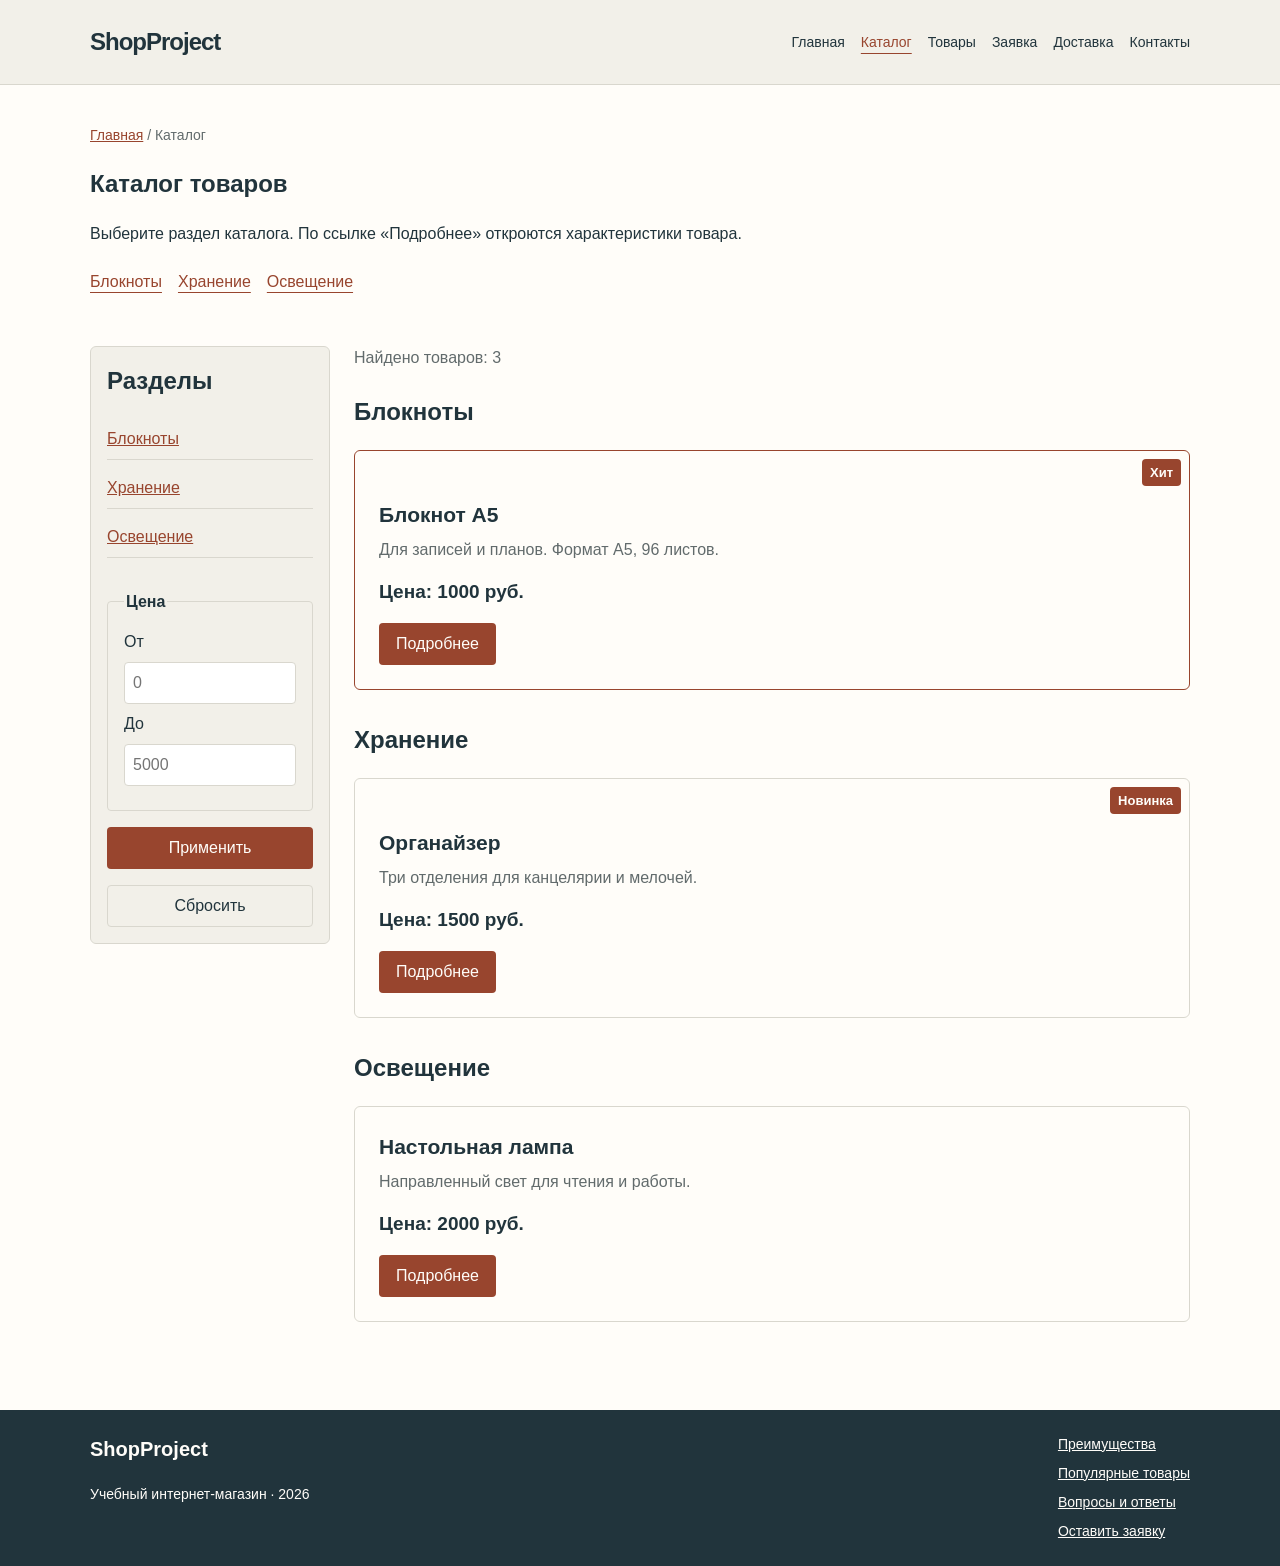
==== commit 9b468fa0: "feat: complete positioning examples for practice 8" ====
--- a/catalog.html
+++ b/catalog.html
@@ -64,7 +64,8 @@
         <section class="catalog-section" id="notebook" data-price="1000">
           <h2 class="catalog-section__title">Блокноты</h2>
           <div class="products-grid">
-            <article class="product-card">
+            <article class="product-card product-card--badged product-card--featured">
+              <span class="product-card__badge">Хит</span>
               <h3 class="product-card__title">Блокнот А5</h3>
               <p class="product-card__description">Для записей и планов. Формат А5, 96 листов.</p>
               <p class="product-card__price">Цена: 1000 руб.</p>
@@ -75,7 +76,8 @@
         <section class="catalog-section" id="organizer" data-price="1500">
           <h2 class="catalog-section__title">Хранение</h2>
           <div class="products-grid">
-            <article class="product-card">
+            <article class="product-card product-card--badged">
+              <span class="product-card__badge">Новинка</span>
               <h3 class="product-card__title">Органайзер</h3>
               <p class="product-card__description">Три отделения для канцелярии и мелочей.</p>
               <p class="product-card__price">Цена: 1500 руб.</p>
--- a/css/style.css
+++ b/css/style.css
@@ -150,6 +150,7 @@
 }
 
 .product-card {
+  position: relative;
   padding: var(--space-md);
   border: 1px solid var(--color-border);
   border-radius: var(--radius-md);
@@ -164,6 +165,22 @@
   font-weight: 700;
 }
 
+.product-card__badge {
+  position: absolute;
+  top: var(--space-sm);
+  right: var(--space-sm);
+  padding: var(--space-xs) var(--space-sm);
+  border-radius: var(--radius-sm);
+  color: var(--color-bg);
+  background-color: var(--color-primary);
+  font-size: 13px;
+  font-weight: 600;
+}
+
+.product-card--featured {
+  border-color: var(--color-primary);
+}
+
 .aside-info {
   max-width: var(--container-width);
   margin: 0 auto var(--space-xl);
@@ -367,6 +384,10 @@
 }
 
 .catalog-filters {
+  position: sticky;
+  top: var(--space-lg);
+  max-height: calc(100vh - 2 * var(--space-lg));
+  overflow-y: auto;
   grid-area: filters;
   padding: var(--space-md);
   border: 1px solid var(--color-border);
@@ -473,6 +494,7 @@
   padding-left: 20px;
 }
 .product-card { padding: var(--space-lg); }
+.product-card--badged { padding-top: calc(var(--space-xl) + var(--space-md)); }
 .product-card__title { font-size: 21px; font-weight: 600; }
 .product-card__description { color: var(--color-muted); }
 .product-card__price { padding: var(--space-sm) 0; font-size: 19px; }
